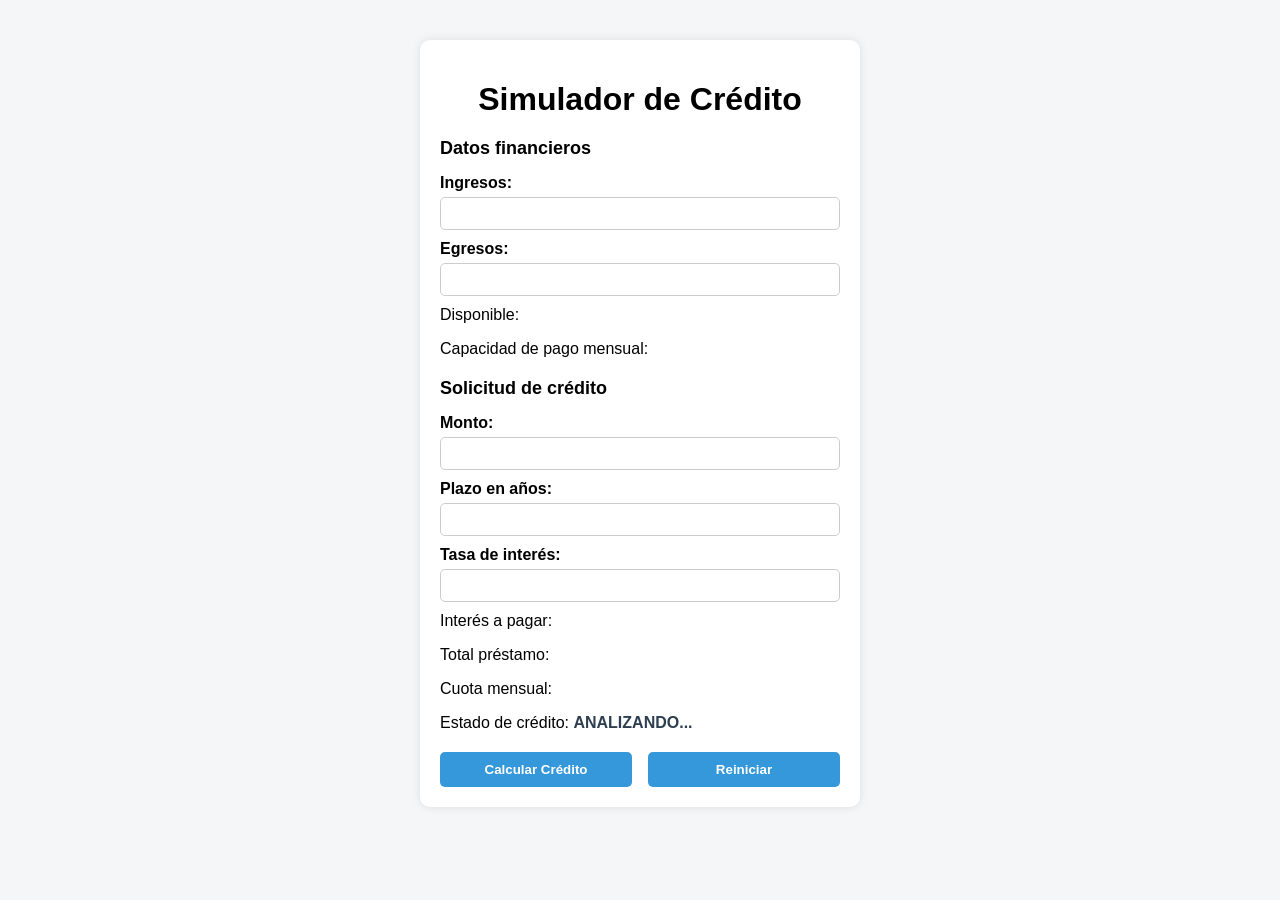
==== simulador.html @ 4bc8133e "Iniciando simulador" ====
<!DOCTYPE html>
<html lang="es">
<head>
    <meta charset="UTF-8">
    <meta name="viewport" content="width=device-width, initial-scale=1.0">
    <title>Simulador de Crédito</title>
    <link rel="stylesheet" href="simulador.css">
</head>
<body>

    <div class="container">
        <h1>Simulador de Crédito</h1>

        <h2>Datos financieros</h2>
        <label for="txtIngresos">Ingresos:</label>
        <input type="text" id="txtIngresos">

        <label for="txtEgresos">Egresos:</label>
        <input type="text" id="txtEgresos">

        <p>Disponible: <span id="spnDisponible"></span></p>
        <p>Capacidad de pago mensual: <span id="spnCapacidadPago"></span></p>

        <h2>Solicitud de crédito</h2>
        <label for="txtMonto">Monto:</label>
        <input type="text" id="txtMonto">

        <label for="txtPlazo">Plazo en años:</label>
        <input type="text" id="txtPlazo">

        <label for="txtTasaInteres">Tasa de interés:</label>
        <input type="text" id="txtTasaInteres">

        <p>Interés a pagar: <span id="spnInteresPagar"></span></p>
        <p>Total préstamo: <span id="spnTotalPrestamo"></span></p>
        <p>Cuota mensual: <span id="spnCuotaMensual"></span></p>
        <p>Estado de crédito: <span id="spnEstadoCredito">ANALIZANDO...</span></p>

        <div class="buttons">
            <button id="btnCalcularCredito">Calcular Crédito</button>
            <button id="btnReiniciar">Reiniciar</button>
        </div>
    </div>

</body>
</html>
---- simulador.css ----
body {
    font-family: Arial, sans-serif;
    background-color: #f4f6f8;
    margin: 0;
    padding: 0;
}

.container {
    width: 400px;
    margin: 40px auto;
    padding: 20px;
    background-color: white;
    border-radius: 10px;
    box-shadow: 0 0 10px rgba(0,0,0,0.1);
}

h1 {
    text-align: center;
    margin-bottom: 20px;
}

h2 {
    margin-top: 20px;
    font-size: 18px;
}

label {
    display: block;
    margin-top: 10px;
    font-weight: bold;
}

input {
    width: 100%;
    padding: 8px;
    margin-top: 5px;
    border-radius: 5px;
    border: 1px solid #ccc;
    box-sizing: border-box;
}

p {
    margin-top: 10px;
}

span {
    font-weight: bold;
    color: #2c3e50;
}

.buttons {
    margin-top: 20px;
    display: flex;
    justify-content: space-between;
}

button {
    width: 48%;
    padding: 10px;
    border: none;
    border-radius: 5px;
    background-color: #3498db;
    color: white;
    font-weight: bold;
    cursor: pointer;
}

button:hover {
    background-color: #2980b9;
}
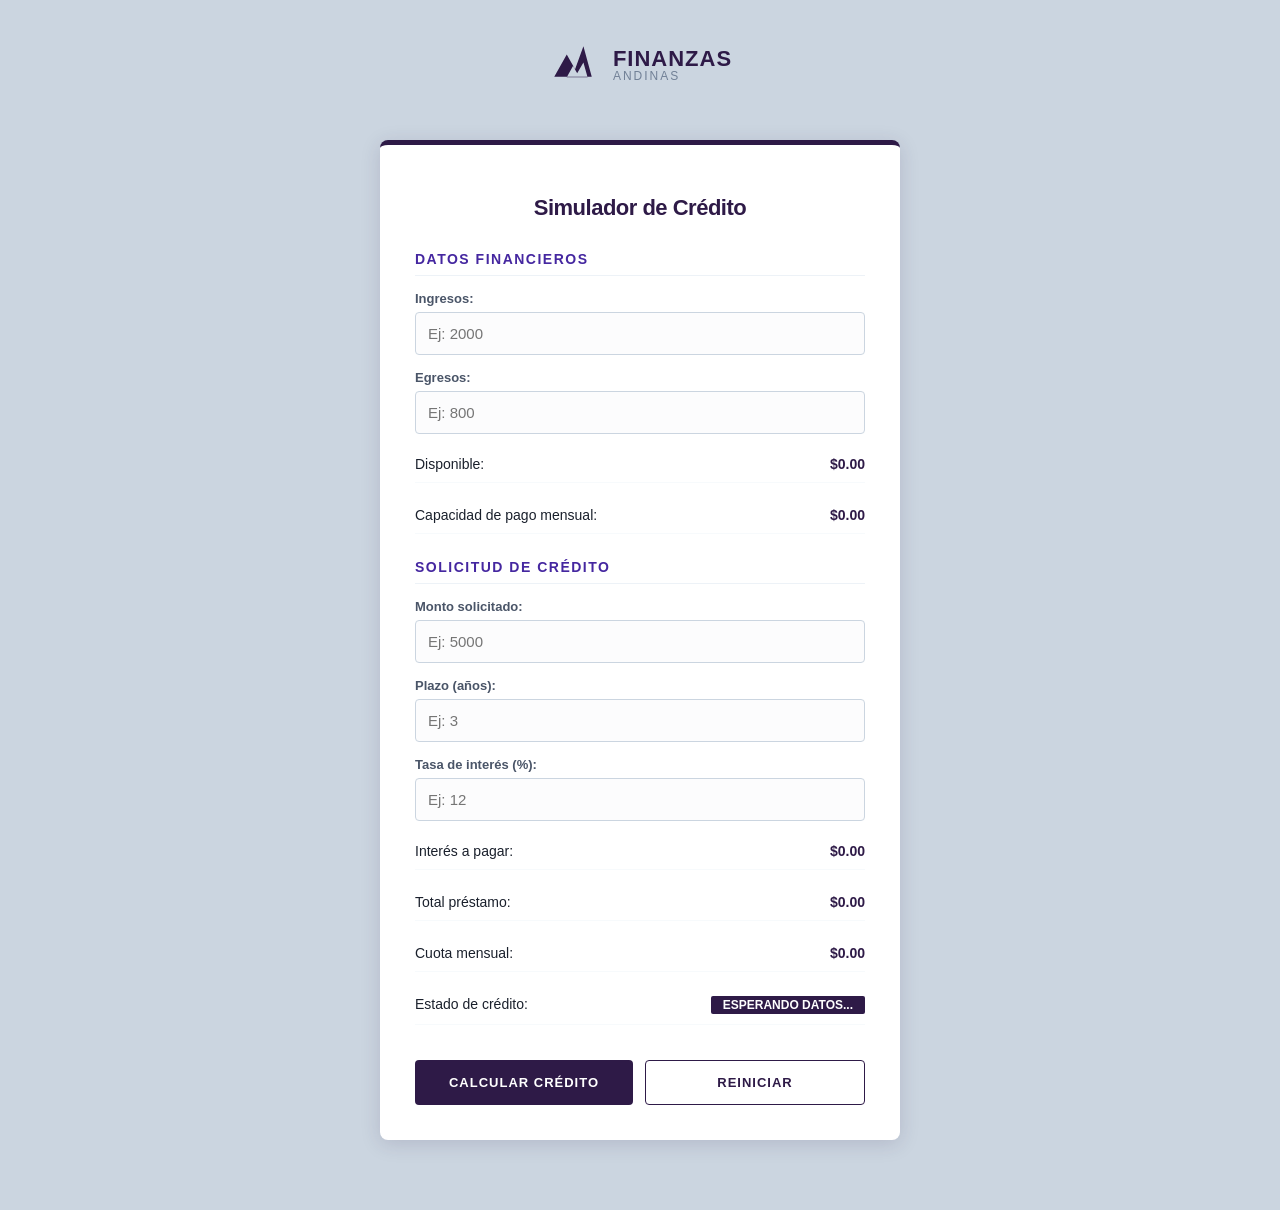
==== commit 8512e36a: "mejora visual con la IA y agregar los prompts" ====
--- a/simulador.html
+++ b/simulador.html
@@ -3,41 +3,96 @@
 <head>
     <meta charset="UTF-8">
     <meta name="viewport" content="width=device-width, initial-scale=1.0">
-    <title>Simulador de Crédito</title>
+    <title>Finanzas Andinas - Simulador</title>
     <link rel="stylesheet" href="simulador.css">
+    <script src="funciones.js"></script>
+    <script src="simulador.js"></script>
+    <style>
+        /* Estilos adicionales para el branding del encabezado */
+        .header-logo {
+            display: flex;
+            align-items: center;
+            justify-content: center;
+            gap: 15px;
+            margin-bottom: 10px;
+            padding-top: 20px;
+        }
+
+        .logo-icon {
+            width: 50px;
+            height: 50px;
+            fill: #1a365d; /* Color primario del CSS */
+        }
+
+        .brand-name {
+            font-family: 'Segoe UI', sans-serif;
+            text-align: left;
+            line-height: 1;
+        }
+
+        .brand-name h2 {
+            margin: 0;
+            padding: 0;
+            border: none;
+            color: #1a365d;
+            font-size: 22px;
+            text-transform: uppercase;
+            letter-spacing: 1px;
+        }
+
+        .brand-name p {
+            margin: 0;
+            padding: 0;
+            border: none;
+            font-size: 12px;
+            color: #718096;
+            text-transform: uppercase;
+            letter-spacing: 2px;
+        }
+    </style>
 </head>
 <body>
 
+    <div class="header-logo">
+        <svg class="logo-icon" viewBox="0 0 24 24" xmlns="http://www.w3.org/2000/svg">
+            <path d="M3 17.66l6-10.66 4 7 4-11 4 14.66h-18zm11-1.66l-2-3.5-3 5.33h10l-2-7-3 5.17z"/>
+        </svg>
+        <div class="brand-name">
+            <h2>Finanzas</h2>
+            <p>Andinas</p>
+        </div>
+    </div>
+    
     <div class="container">
         <h1>Simulador de Crédito</h1>
 
         <h2>Datos financieros</h2>
         <label for="txtIngresos">Ingresos:</label>
-        <input type="text" id="txtIngresos">
+        <input type="text" id="txtIngresos" placeholder="Ej: 2000">
 
         <label for="txtEgresos">Egresos:</label>
-        <input type="text" id="txtEgresos">
+        <input type="text" id="txtEgresos" placeholder="Ej: 800">
 
-        <p>Disponible: <span id="spnDisponible"></span></p>
-        <p>Capacidad de pago mensual: <span id="spnCapacidadPago"></span></p>
+        <p>Disponible: <span id="spnDisponible">$0.00</span></p>
+        <p>Capacidad de pago mensual: <span id="spnCapacidadPago">$0.00</span></p>
 
         <h2>Solicitud de crédito</h2>
-        <label for="txtMonto">Monto:</label>
-        <input type="text" id="txtMonto">
+        <label for="txtMonto">Monto solicitado:</label>
+        <input type="text" id="txtMonto" placeholder="Ej: 5000">
 
-        <label for="txtPlazo">Plazo en años:</label>
-        <input type="text" id="txtPlazo">
+        <label for="txtPlazo">Plazo (años):</label>
+        <input type="text" id="txtPlazo" placeholder="Ej: 3">
 
-        <label for="txtTasaInteres">Tasa de interés:</label>
-        <input type="text" id="txtTasaInteres">
+        <label for="txtTasaInteres">Tasa de interés (%):</label>
+        <input type="text" id="txtTasaInteres" placeholder="Ej: 12">
 
-        <p>Interés a pagar: <span id="spnInteresPagar"></span></p>
-        <p>Total préstamo: <span id="spnTotalPrestamo"></span></p>
-        <p>Cuota mensual: <span id="spnCuotaMensual"></span></p>
-        <p>Estado de crédito: <span id="spnEstadoCredito">ANALIZANDO...</span></p>
+        <p>Interés a pagar: <span id="spnInteresPagar">$0.00</span></p>
+        <p>Total préstamo: <span id="spnTotalPrestamo">$0.00</span></p>
+        <p>Cuota mensual: <span id="spnCuotaMensual">$0.00</span></p>
+        <p>Estado de crédito: <span id="spnEstadoCredito">ESPERANDO DATOS...</span></p>
 
         <div class="buttons">
-            <button id="btnCalcularCredito">Calcular Crédito</button>
+            <button id="btnCalcularCredito" onclick="calcular()">Calcular Crédito</button>
             <button id="btnReiniciar">Reiniciar</button>
         </div>
     </div>
--- a/simulador.css
+++ b/simulador.css
@@ -1,70 +1,148 @@
+/* simulador.css - Edición Deep Corporate Purple */
+
+:root {
+    /* Paleta de morados oscuros y sobrios */
+    --primary-deep: #2e1a47;      /* Morado casi negro, muy serio */
+    --accent-royal: #4527a0;     /* Morado real para destacar */
+    --bg-neutral: #f4f4f7;       /* Gris neutro para no cansar la vista */
+    --text-dark: #1a202c;
+    --border-subtle: #cbd5e0;
+    --white: #ffffff;
+}
+
 body {
-    font-family: Arial, sans-serif;
-    background-color: #f4f6f8;
+    font-family: 'Segoe UI', Tahoma, Geneva, Verdana, sans-serif;
+    /* Gris medio mate: elegante, profesional y sin brillos */
+    background-color: #cbd5e0; 
+    color: var(--text-dark);
     margin: 0;
-    padding: 0;
+    padding: 20px;
 }
 
 .container {
-    width: 400px;
-    margin: 40px auto;
-    padding: 20px;
-    background-color: white;
-    border-radius: 10px;
-    box-shadow: 0 0 10px rgba(0,0,0,0.1);
+    max-width: 450px;
+    margin: 50px auto;
+    padding: 35px;
+    background-color: var(--white);
+    border-radius: 8px; /* Bordes menos redondeados para mayor seriedad */
+    box-shadow: 0 4px 20px rgba(46, 26, 71, 0.15);
+    border-top: 5px solid var(--primary-deep); /* Detalle de color en la parte superior */
 }
 
 h1 {
     text-align: center;
-    margin-bottom: 20px;
+    color: var(--primary-deep);
+    font-size: 22px;
+    font-weight: 800;
+    margin-bottom: 30px;
+    letter-spacing: -0.5px;
 }
 
 h2 {
-    margin-top: 20px;
-    font-size: 18px;
+    margin-top: 25px;
+    font-size: 14px;
+    text-transform: uppercase;
+    letter-spacing: 1.5px;
+    color: var(--accent-royal);
+    border-bottom: 1px solid #edf2f7;
+    padding-bottom: 8px;
 }
 
 label {
     display: block;
-    margin-top: 10px;
-    font-weight: bold;
+    margin-top: 15px;
+    font-size: 13px;
+    font-weight: 700;
+    color: #4a5568;
 }
 
 input {
     width: 100%;
-    padding: 8px;
-    margin-top: 5px;
-    border-radius: 5px;
-    border: 1px solid #ccc;
+    padding: 12px;
+    margin-top: 6px;
+    border-radius: 4px;
+    border: 1px solid var(--border-subtle);
+    background-color: #fcfcfd;
+    font-size: 15px;
+    transition: all 0.3s ease;
     box-sizing: border-box;
 }
 
+input:focus {
+    outline: none;
+    border-color: var(--primary-deep);
+    background-color: #fff;
+    box-shadow: 0 0 0 1px var(--primary-deep);
+}
+
 p {
-    margin-top: 10px;
+    margin-top: 12px;
+    padding: 10px 0;
+    border-bottom: 1px solid #f7fafc;
+    display: flex;
+    justify-content: space-between;
+    font-size: 14px;
 }
 
 span {
-    font-weight: bold;
-    color: #2c3e50;
+    font-weight: 700;
+    color: var(--primary-deep);
+}
+
+/* Badge de estado más discreto */
+#spnEstadoCredito {
+    color: var(--white);
+    padding: 2px 12px;
+    background-color: var(--primary-deep);
+    border-radius: 2px;
+    font-size: 12px;
 }
 
 .buttons {
-    margin-top: 20px;
+    margin-top: 35px;
     display: flex;
-    justify-content: space-between;
+    gap: 12px;
 }
 
 button {
-    width: 48%;
-    padding: 10px;
+    flex: 1;
+    padding: 14px;
     border: none;
-    border-radius: 5px;
-    background-color: #3498db;
-    color: white;
-    font-weight: bold;
+    border-radius: 4px;
+    font-size: 13px;
+    font-weight: 700;
+    text-transform: uppercase;
+    letter-spacing: 1px;
     cursor: pointer;
+    transition: all 0.2s;
 }
 
-button:hover {
-    background-color: #2980b9;
+#btnCalcularCredito {
+    background-color: var(--primary-deep);
+    color: white;
+}
+
+#btnCalcularCredito:hover {
+    background-color: #1f1231;
+    box-shadow: 0 4px 12px rgba(0, 0, 0, 0.2);
+}
+
+#btnReiniciar {
+    background-color: #ffffff;
+    color: var(--primary-deep);
+    border: 1px solid var(--primary-deep);
+}
+
+#btnReiniciar:hover {
+    background-color: #f7f7f7;
+}
+
+/* Ajustes para el logo del HTML */
+.header-logo svg {
+    fill: var(--primary-deep) !important;
+}
+
+.brand-name h2 {
+    color: var(--primary-deep) !important;
+    font-weight: 900 !important;
 }
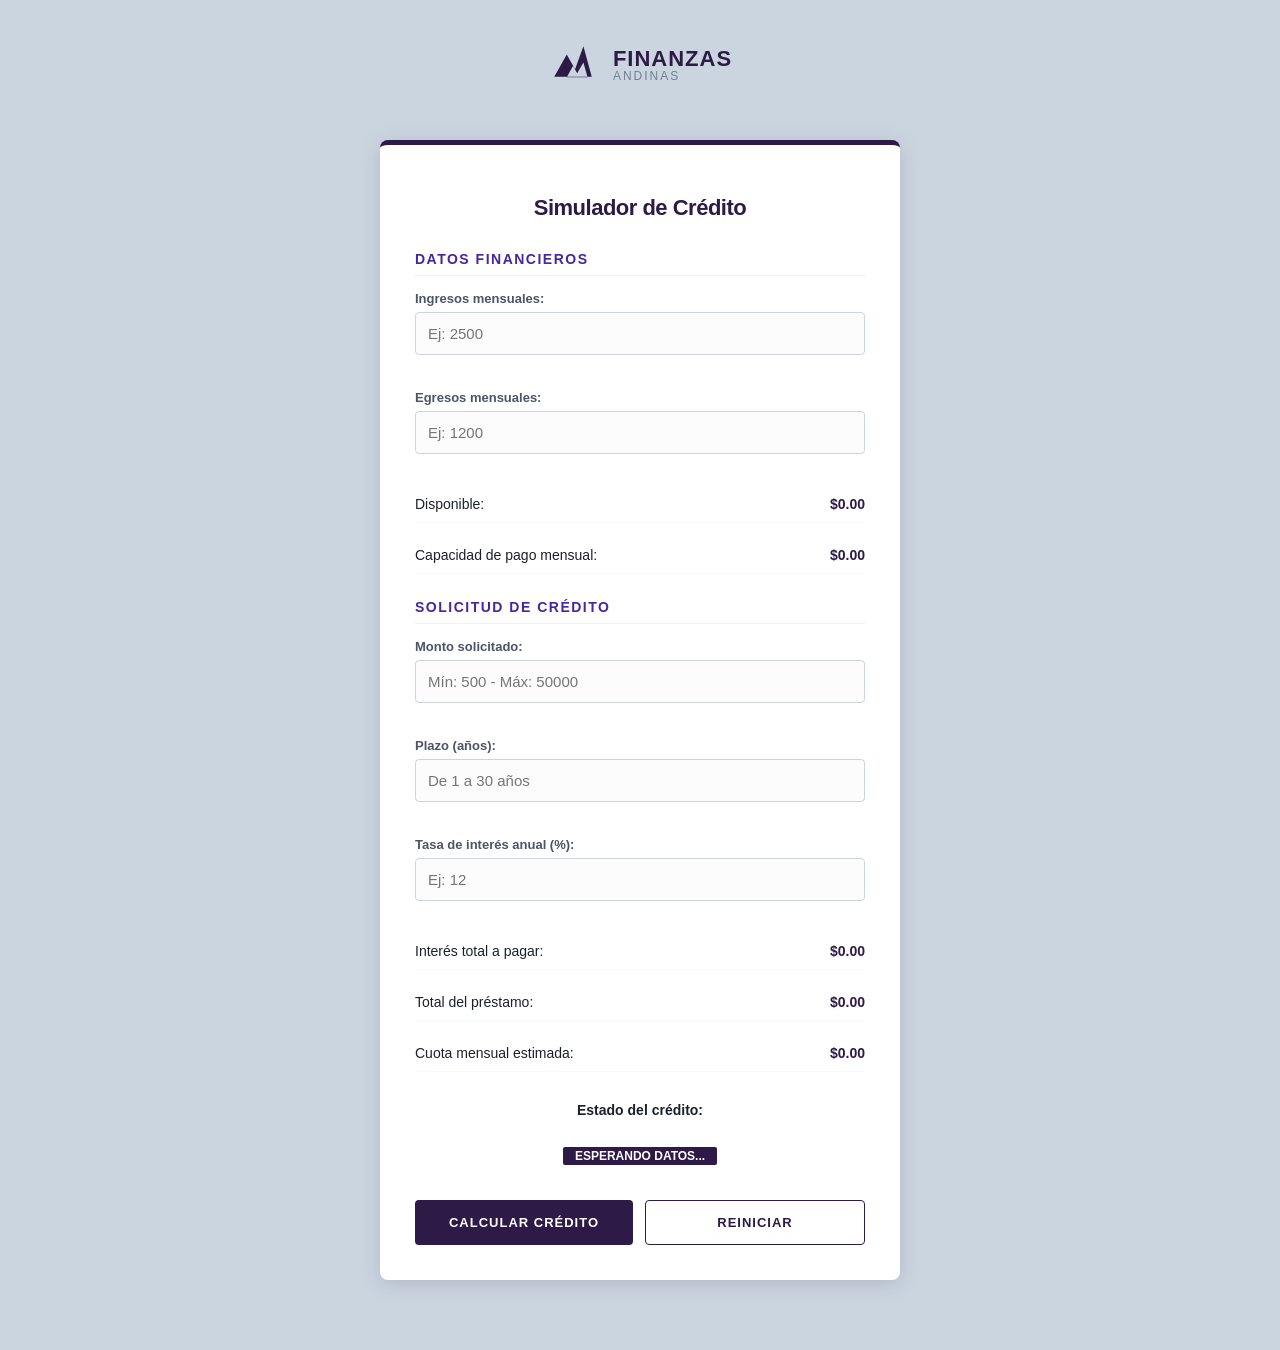
==== commit 12b62b5e: "parte 3 validaciones con la IA junto con validaciones.txt" ====
--- a/simulador.html
+++ b/simulador.html
@@ -3,12 +3,12 @@
 <head>
     <meta charset="UTF-8">
     <meta name="viewport" content="width=device-width, initial-scale=1.0">
-    <title>Finanzas Andinas - Simulador</title>
+    <title>Finanzas Andinas - Simulador de Crédito</title>
     <link rel="stylesheet" href="simulador.css">
     <script src="funciones.js"></script>
     <script src="simulador.js"></script>
     <style>
-        /* Estilos adicionales para el branding del encabezado */
+        /* Estilos integrados para el branding del encabezado */
         .header-logo {
             display: flex;
             align-items: center;
@@ -21,7 +21,7 @@
         .logo-icon {
             width: 50px;
             height: 50px;
-            fill: #1a365d; /* Color primario del CSS */
+            fill: #2e1a47; /* Morado corporativo profundo */
         }
 
         .brand-name {
@@ -34,7 +34,7 @@
             margin: 0;
             padding: 0;
             border: none;
-            color: #1a365d;
+            color: #2e1a47;
             font-size: 22px;
             text-transform: uppercase;
             letter-spacing: 1px;
@@ -48,6 +48,16 @@
             color: #718096;
             text-transform: uppercase;
             letter-spacing: 2px;
+        }
+
+        /* Clase para los mensajes de validación */
+        .error-msg {
+            color: #d32f2f;
+            font-size: 12px;
+            font-weight: bold;
+            display: block;
+            margin-top: 5px;
+            min-height: 15px;
         }
     </style>
 </head>
@@ -67,33 +77,44 @@
         <h1>Simulador de Crédito</h1>
 
         <h2>Datos financieros</h2>
-        <label for="txtIngresos">Ingresos:</label>
-        <input type="text" id="txtIngresos" placeholder="Ej: 2000">
+        
+        <label for="txtIngresos">Ingresos mensuales:</label>
+        <input type="text" id="txtIngresos" placeholder="Ej: 2500">
+        <span id="errIngresos" class="error-msg"></span>
 
-        <label for="txtEgresos">Egresos:</label>
-        <input type="text" id="txtEgresos" placeholder="Ej: 800">
+        <label for="txtEgresos">Egresos mensuales:</label>
+        <input type="text" id="txtEgresos" placeholder="Ej: 1200">
+        <span id="errEgresos" class="error-msg"></span>
 
         <p>Disponible: <span id="spnDisponible">$0.00</span></p>
         <p>Capacidad de pago mensual: <span id="spnCapacidadPago">$0.00</span></p>
 
         <h2>Solicitud de crédito</h2>
+        
         <label for="txtMonto">Monto solicitado:</label>
-        <input type="text" id="txtMonto" placeholder="Ej: 5000">
+        <input type="text" id="txtMonto" placeholder="Mín: 500 - Máx: 50000">
+        <span id="errMonto" class="error-msg"></span>
 
         <label for="txtPlazo">Plazo (años):</label>
-        <input type="text" id="txtPlazo" placeholder="Ej: 3">
+        <input type="text" id="txtPlazo" placeholder="De 1 a 30 años">
+        <span id="errPlazo" class="error-msg"></span>
 
-        <label for="txtTasaInteres">Tasa de interés (%):</label>
+        <label for="txtTasaInteres">Tasa de interés anual (%):</label>
         <input type="text" id="txtTasaInteres" placeholder="Ej: 12">
+        <span id="errTasaInteres" class="error-msg"></span>
 
-        <p>Interés a pagar: <span id="spnInteresPagar">$0.00</span></p>
-        <p>Total préstamo: <span id="spnTotalPrestamo">$0.00</span></p>
-        <p>Cuota mensual: <span id="spnCuotaMensual">$0.00</span></p>
-        <p>Estado de crédito: <span id="spnEstadoCredito">ESPERANDO DATOS...</span></p>
+        <p>Interés total a pagar: <span id="spnInteresPagar">$0.00</span></p>
+        <p>Total del préstamo: <span id="spnTotalPrestamo">$0.00</span></p>
+        <p>Cuota mensual estimada: <span id="spnCuotaMensual">$0.00</span></p>
+        
+        <div style="margin-top: 20px; text-align: center;">
+            <p style="justify-content: center; border: none; font-weight: bold;">Estado del crédito:</p>
+            <span id="spnEstadoCredito" style="display: inline-block; margin-top: 5px;">ESPERANDO DATOS...</span>
+        </div>
 
         <div class="buttons">
             <button id="btnCalcularCredito" onclick="calcular()">Calcular Crédito</button>
-            <button id="btnReiniciar">Reiniciar</button>
+            <button id="btnReiniciar" onclick="reiniciar()">Reiniciar</button>
         </div>
     </div>
 
--- a/simulador.css
+++ b/simulador.css
@@ -145,4 +145,12 @@
 .brand-name h2 {
     color: var(--primary-deep) !important;
     font-weight: 900 !important;
+}
+
+.error-msg {
+    color: #d32f2f; /* Rojo empresarial */
+    font-size: 12px;
+    font-weight: bold;
+    display: block;
+    margin-top: 5px;
 }
